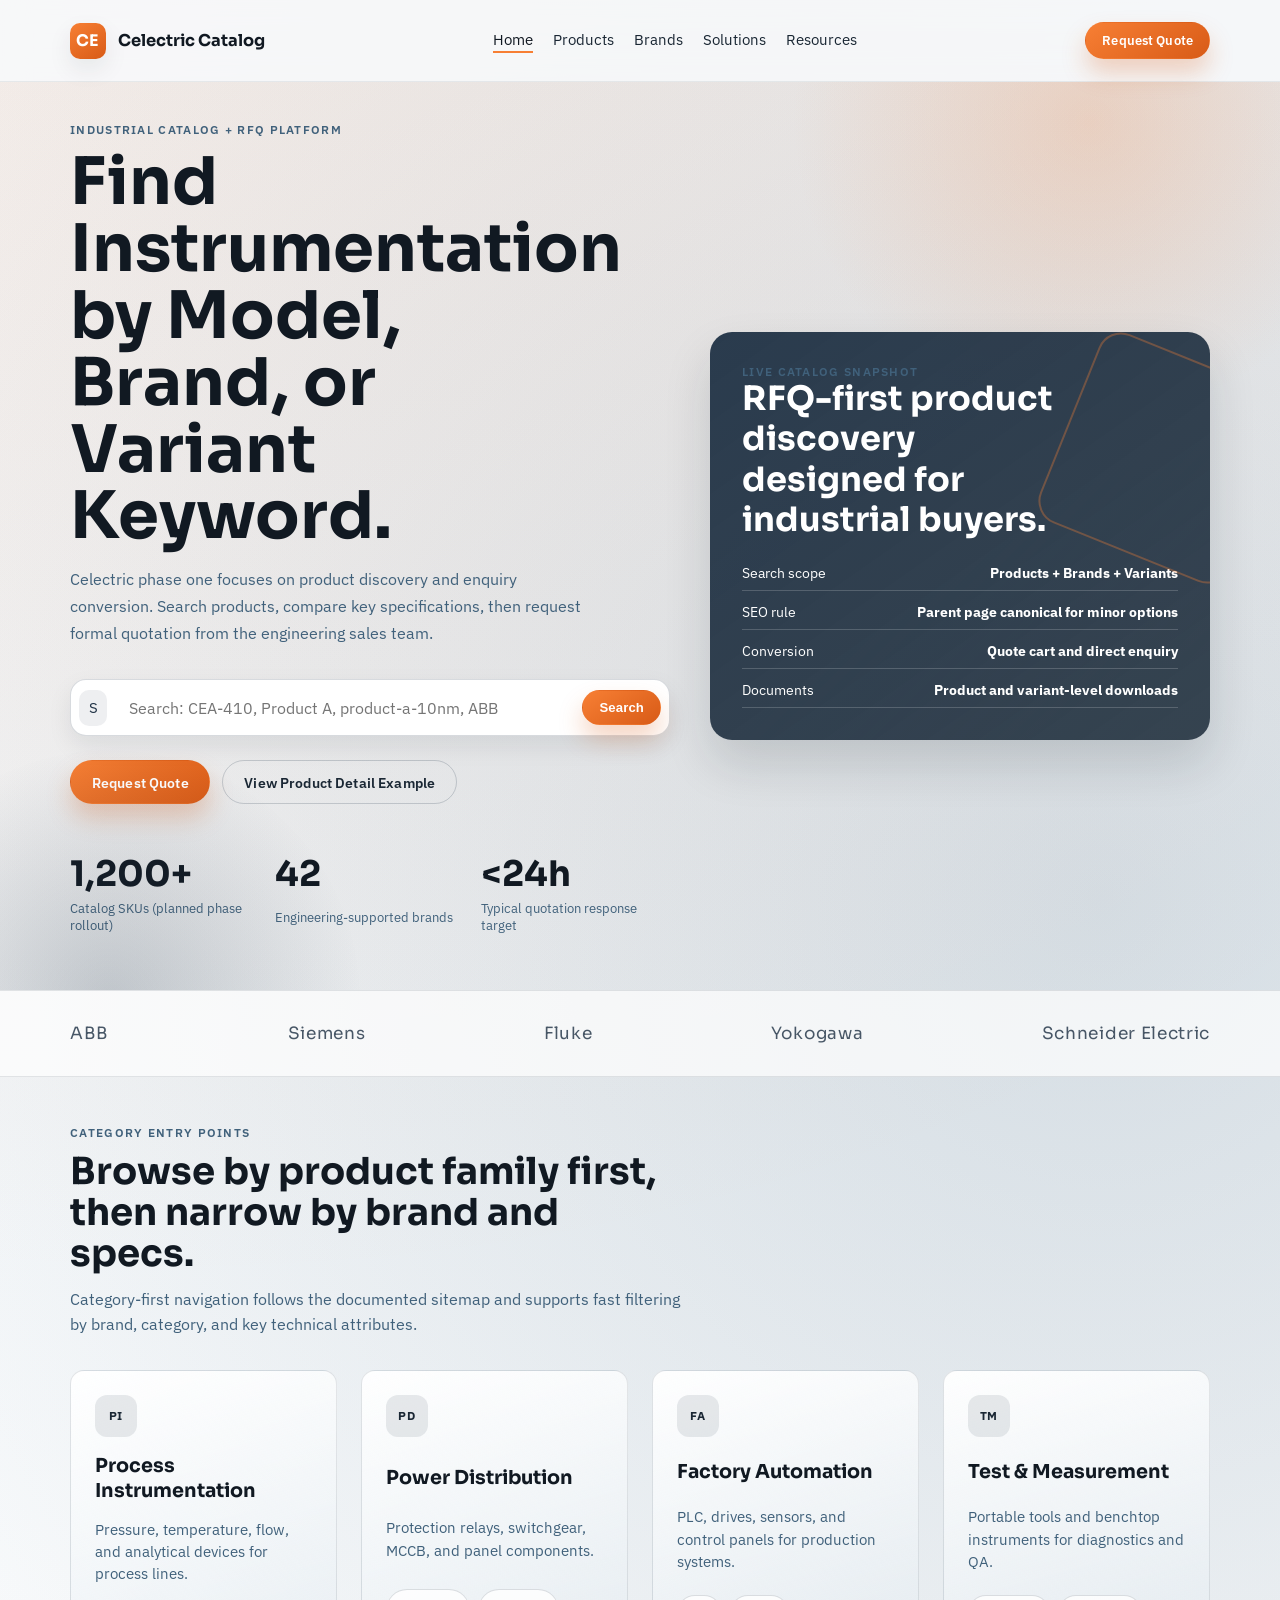
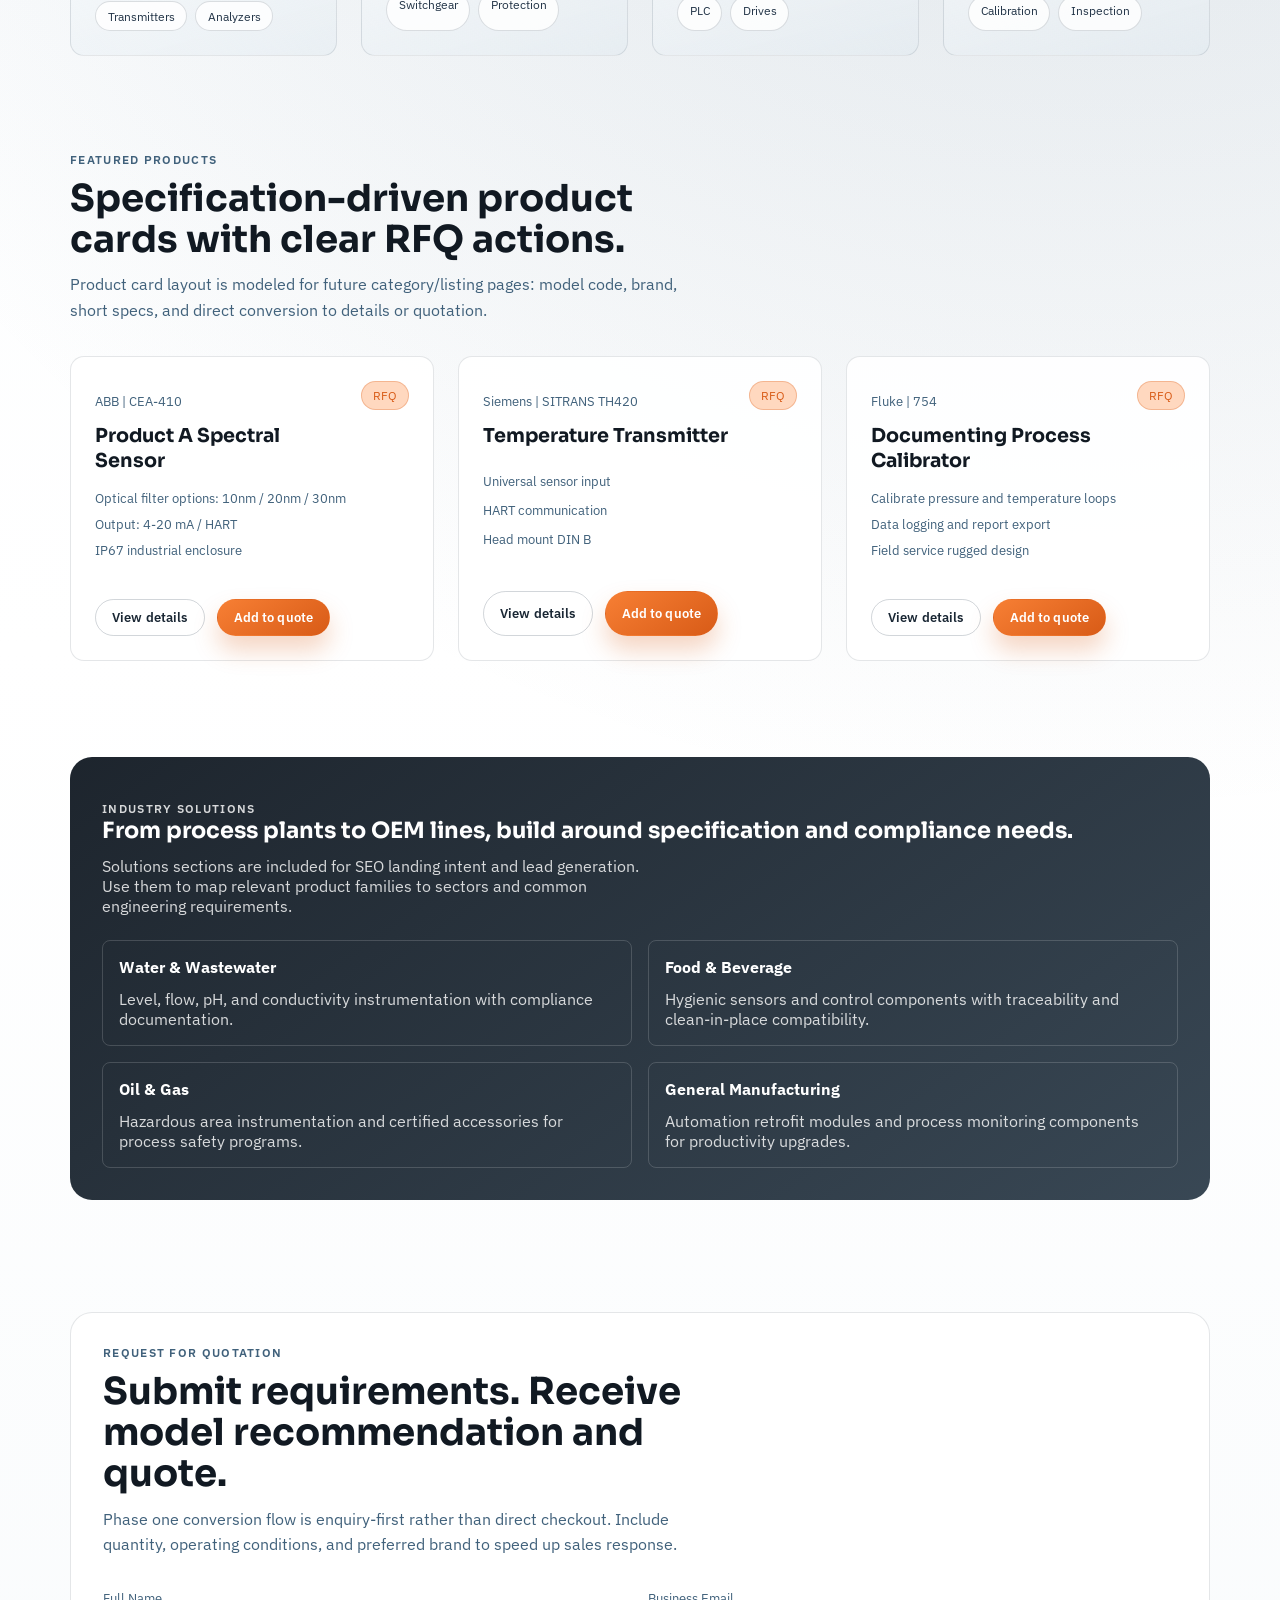
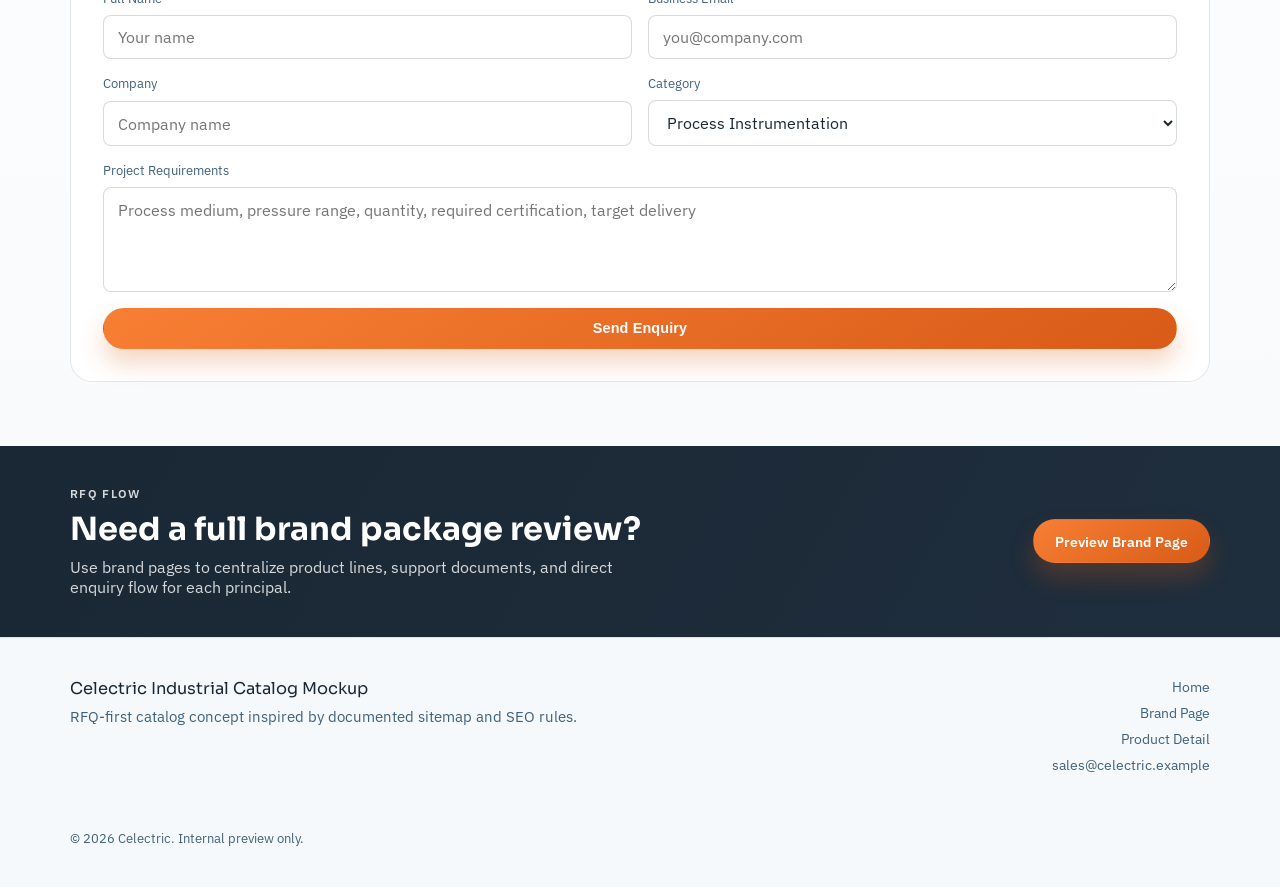
==== mockup/index.html @ 9de876a5 "feat: add celectric static mockup" ====
<!DOCTYPE html>
<html lang="en">
  <head>
    <meta charset="UTF-8" />
    <meta name="viewport" content="width=device-width, initial-scale=1.0" />
    <title>Celectric Industrial Catalog Mockup</title>
    <meta
      name="description"
      content="Static homepage mockup for Celectric industrial catalog and RFQ flow."
    />
    <link rel="preconnect" href="https://fonts.googleapis.com" />
    <link rel="preconnect" href="https://fonts.gstatic.com" crossorigin />
    <link
      href="https://fonts.googleapis.com/css2?family=IBM+Plex+Sans:wght@400;500;600;700&family=Sora:wght@500;600;700&display=swap"
      rel="stylesheet"
    />
    <link rel="stylesheet" href="assets/css/design-system.css" />
    <link rel="stylesheet" href="assets/css/site.css" />
  </head>
  <body data-page="home">
    <!-- Laravel partial candidate: components/layout/site-header.blade.php -->
    <div data-component="site-header"></div>

    <main>
      <section class="c-page-hero">
        <div class="o-container c-home-hero">
          <div data-reveal>
            <p class="c-overline">Industrial Catalog + RFQ Platform</p>
            <h1 class="c-home-hero__title">Find Instrumentation by Model, Brand, or Variant Keyword.</h1>
            <p class="c-home-hero__copy">
              Celectric phase one focuses on product discovery and enquiry conversion. Search products, compare key
              specifications, then request formal quotation from the engineering sales team.
            </p>

            <!-- Laravel partial candidate: components/search/global-autocomplete.blade.php -->
            <div class="c-search" data-autocomplete>
              <label class="sr-only" for="site-search">Search catalog</label>
              <div class="c-search__input-wrap">
                <span class="c-search__icon" aria-hidden="true">S</span>
                <input
                  id="site-search"
                  class="c-input"
                  type="text"
                  autocomplete="off"
                  placeholder="Search: CEA-410, Product A, product-a-10nm, ABB"
                  aria-label="Search products, brands, categories"
                />
                <button class="c-btn c-btn--sm c-btn--solid" type="button">Search</button>
              </div>
              <div class="c-search__drop" role="listbox" aria-label="Search suggestions">
                <ul class="c-search__suggestions" data-suggestion-list></ul>
                <p class="c-search__empty" data-empty-state hidden>
                  No direct match. Try model, brand, category, or variant phrase like "product-a-10nm".
                </p>
              </div>
            </div>

            <div class="c-home-hero__actions">
              <a class="c-btn c-btn--solid" href="#rfq">Request Quote</a>
              <a class="c-btn c-btn--ghost" href="product-cea-410.html">View Product Detail Example</a>
            </div>

            <div class="c-kpi-grid" data-reveal>
              <p class="c-kpi"><strong>1,200+</strong><span>Catalog SKUs (planned phase rollout)</span></p>
              <p class="c-kpi"><strong>42</strong><span>Engineering-supported brands</span></p>
              <p class="c-kpi"><strong>&lt;24h</strong><span>Typical quotation response target</span></p>
            </div>
          </div>

          <aside class="c-hero-visual" data-reveal>
            <p class="c-overline">Live Catalog Snapshot</p>
            <h2 class="c-hero-visual__title">RFQ-first product discovery designed for industrial buyers.</h2>
            <ul class="c-hero-visual__list">
              <li><span>Search scope</span><strong>Products + Brands + Variants</strong></li>
              <li><span>SEO rule</span><strong>Parent page canonical for minor options</strong></li>
              <li><span>Conversion</span><strong>Quote cart and direct enquiry</strong></li>
              <li><span>Documents</span><strong>Product and variant-level downloads</strong></li>
            </ul>
          </aside>
        </div>
      </section>

      <section class="c-strip" aria-label="Featured brands" data-reveal>
        <div class="o-container c-strip__brands">
          <span class="c-strip__brand">ABB</span>
          <span class="c-strip__brand">Siemens</span>
          <span class="c-strip__brand">Fluke</span>
          <span class="c-strip__brand">Yokogawa</span>
          <span class="c-strip__brand">Schneider Electric</span>
        </div>
      </section>

      <section class="c-section c-section--tight" id="categories">
        <div class="o-container">
          <header class="c-section__head" data-reveal>
            <p class="c-overline">Category Entry Points</p>
            <h2 class="c-section__title">Browse by product family first, then narrow by brand and specs.</h2>
            <p class="c-section__copy">
              Category-first navigation follows the documented sitemap and supports fast filtering by brand, category,
              and key technical attributes.
            </p>
          </header>
          <div class="c-grid c-grid--4">
            <article class="c-card c-card--soft c-category-card" data-reveal>
              <span class="c-category-card__icon" aria-hidden="true">PI</span>
              <h3 class="c-card__title">Process Instrumentation</h3>
              <p class="c-card__subtitle">Pressure, temperature, flow, and analytical devices for process lines.</p>
              <div class="c-chip-row">
                <span class="c-chip">Transmitters</span>
                <span class="c-chip">Analyzers</span>
              </div>
            </article>
            <article class="c-card c-card--soft c-category-card" data-reveal>
              <span class="c-category-card__icon" aria-hidden="true">PD</span>
              <h3 class="c-card__title">Power Distribution</h3>
              <p class="c-card__subtitle">Protection relays, switchgear, MCCB, and panel components.</p>
              <div class="c-chip-row">
                <span class="c-chip">Switchgear</span>
                <span class="c-chip">Protection</span>
              </div>
            </article>
            <article class="c-card c-card--soft c-category-card" data-reveal>
              <span class="c-category-card__icon" aria-hidden="true">FA</span>
              <h3 class="c-card__title">Factory Automation</h3>
              <p class="c-card__subtitle">PLC, drives, sensors, and control panels for production systems.</p>
              <div class="c-chip-row">
                <span class="c-chip">PLC</span>
                <span class="c-chip">Drives</span>
              </div>
            </article>
            <article class="c-card c-card--soft c-category-card" data-reveal>
              <span class="c-category-card__icon" aria-hidden="true">TM</span>
              <h3 class="c-card__title">Test &amp; Measurement</h3>
              <p class="c-card__subtitle">Portable tools and benchtop instruments for diagnostics and QA.</p>
              <div class="c-chip-row">
                <span class="c-chip">Calibration</span>
                <span class="c-chip">Inspection</span>
              </div>
            </article>
          </div>
        </div>
      </section>

      <section class="c-section c-section--tight">
        <div class="o-container">
          <header class="c-section__head" data-reveal>
            <p class="c-overline">Featured Products</p>
            <h2 class="c-section__title">Specification-driven product cards with clear RFQ actions.</h2>
            <p class="c-section__copy">
              Product card layout is modeled for future category/listing pages: model code, brand, short specs, and
              direct conversion to details or quotation.
            </p>
          </header>
          <div class="c-grid c-grid--3">
            <article class="c-card c-product-card" data-reveal>
              <div class="c-product-card__header">
                <div>
                  <p class="c-product-card__code">ABB | CEA-410</p>
                  <h3 class="c-card__title">Product A Spectral Sensor</h3>
                </div>
                <span class="c-pill-note">RFQ</span>
              </div>
              <ul class="c-product-card__specs">
                <li>Optical filter options: 10nm / 20nm / 30nm</li>
                <li>Output: 4-20 mA / HART</li>
                <li>IP67 industrial enclosure</li>
              </ul>
              <div class="c-home-hero__actions">
                <a class="c-btn c-btn--ghost c-btn--sm" href="product-cea-410.html">View details</a>
                <a class="c-btn c-btn--solid c-btn--sm" href="#rfq">Add to quote</a>
              </div>
            </article>
            <article class="c-card c-product-card" data-reveal>
              <div class="c-product-card__header">
                <div>
                  <p class="c-product-card__code">Siemens | SITRANS TH420</p>
                  <h3 class="c-card__title">Temperature Transmitter</h3>
                </div>
                <span class="c-pill-note">RFQ</span>
              </div>
              <ul class="c-product-card__specs">
                <li>Universal sensor input</li>
                <li>HART communication</li>
                <li>Head mount DIN B</li>
              </ul>
              <div class="c-home-hero__actions">
                <a class="c-btn c-btn--ghost c-btn--sm" href="product-cea-410.html">View details</a>
                <a class="c-btn c-btn--solid c-btn--sm" href="#rfq">Add to quote</a>
              </div>
            </article>
            <article class="c-card c-product-card" data-reveal>
              <div class="c-product-card__header">
                <div>
                  <p class="c-product-card__code">Fluke | 754</p>
                  <h3 class="c-card__title">Documenting Process Calibrator</h3>
                </div>
                <span class="c-pill-note">RFQ</span>
              </div>
              <ul class="c-product-card__specs">
                <li>Calibrate pressure and temperature loops</li>
                <li>Data logging and report export</li>
                <li>Field service rugged design</li>
              </ul>
              <div class="c-home-hero__actions">
                <a class="c-btn c-btn--ghost c-btn--sm" href="product-cea-410.html">View details</a>
                <a class="c-btn c-btn--solid c-btn--sm" href="#rfq">Add to quote</a>
              </div>
            </article>
          </div>
        </div>
      </section>

      <section class="c-section c-section--tight" id="solutions">
        <div class="o-container">
          <article class="c-solution-panel" data-reveal>
            <p class="c-overline">Industry Solutions</p>
            <h3>From process plants to OEM lines, build around specification and compliance needs.</h3>
            <p>
              Solutions sections are included for SEO landing intent and lead generation. Use them to map relevant
              product families to sectors and common engineering requirements.
            </p>
            <ul class="c-solution-list">
              <li>
                <strong>Water &amp; Wastewater</strong>
                <p>Level, flow, pH, and conductivity instrumentation with compliance documentation.</p>
              </li>
              <li>
                <strong>Food &amp; Beverage</strong>
                <p>Hygienic sensors and control components with traceability and clean-in-place compatibility.</p>
              </li>
              <li>
                <strong>Oil &amp; Gas</strong>
                <p>Hazardous area instrumentation and certified accessories for process safety programs.</p>
              </li>
              <li>
                <strong>General Manufacturing</strong>
                <p>Automation retrofit modules and process monitoring components for productivity upgrades.</p>
              </li>
            </ul>
          </article>
        </div>
      </section>

      <section class="c-section" id="rfq">
        <div class="o-container">
          <article class="c-rfq-panel" data-reveal>
            <header class="c-section__head">
              <p class="c-overline">Request for Quotation</p>
              <h2 class="c-section__title">Submit requirements. Receive model recommendation and quote.</h2>
              <p class="c-section__copy">
                Phase one conversion flow is enquiry-first rather than direct checkout. Include quantity, operating
                conditions, and preferred brand to speed up sales response.
              </p>
            </header>
            <form class="c-form-grid" action="#" method="post">
              <div class="c-form-row">
                <label for="rfq-name">Full Name</label>
                <input class="c-input" id="rfq-name" name="name" type="text" placeholder="Your name" />
              </div>
              <div class="c-form-row">
                <label for="rfq-email">Business Email</label>
                <input class="c-input" id="rfq-email" name="email" type="email" placeholder="you@company.com" />
              </div>
              <div class="c-form-row">
                <label for="rfq-company">Company</label>
                <input class="c-input" id="rfq-company" name="company" type="text" placeholder="Company name" />
              </div>
              <div class="c-form-row">
                <label for="rfq-category">Category</label>
                <select class="c-select" id="rfq-category" name="category">
                  <option>Process Instrumentation</option>
                  <option>Power Distribution</option>
                  <option>Factory Automation</option>
                  <option>Test &amp; Measurement</option>
                </select>
              </div>
              <div class="c-form-row c-form-row--full">
                <label for="rfq-notes">Project Requirements</label>
                <textarea
                  class="c-textarea"
                  id="rfq-notes"
                  name="notes"
                  rows="4"
                  placeholder="Process medium, pressure range, quantity, required certification, target delivery"
                ></textarea>
              </div>
              <div class="c-form-row c-form-row--full">
                <button class="c-btn c-btn--solid" type="submit">Send Enquiry</button>
              </div>
            </form>
          </article>
        </div>
      </section>

      <div
        data-component="cta-strip"
        data-title="Need a full brand package review?"
        data-copy="Use brand pages to centralize product lines, support documents, and direct enquiry flow for each principal."
        data-cta="Preview Brand Page"
        data-href="brand-abb.html"
      ></div>
    </main>

    <!-- Laravel partial candidate: components/layout/site-footer.blade.php -->
    <div data-component="site-footer"></div>

    <script src="assets/data/catalog.js"></script>
    <script src="assets/js/components.js"></script>
    <script src="assets/js/main.js"></script>
  </body>
</html>
---- mockup/assets/css/design-system.css ----
:root {
  --font-display: "Sora", "Avenir Next", "Segoe UI", sans-serif;
  --font-body: "IBM Plex Sans", "Avenir", "Segoe UI", sans-serif;

  --color-ink-950: #111922;
  --color-ink-900: #1a2734;
  --color-ink-800: #223447;
  --color-steel-600: #40617b;
  --color-steel-400: #6e8ea8;
  --color-mist-100: #dfe9f0;
  --color-mist-050: #eef3f7;
  --color-paper: #f8fbfd;
  --color-white: #ffffff;
  --color-accent: #f77f34;
  --color-accent-strong: #d85b17;
  --color-accent-soft: #ffd8bf;
  --color-success: #2f9e65;

  --radius-sm: 8px;
  --radius-md: 14px;
  --radius-lg: 22px;
  --radius-pill: 999px;

  --shadow-sm: 0 10px 24px rgba(17, 25, 34, 0.08);
  --shadow-md: 0 24px 48px rgba(17, 25, 34, 0.14);

  --space-1: 0.25rem;
  --space-2: 0.5rem;
  --space-3: 0.75rem;
  --space-4: 1rem;
  --space-5: 1.25rem;
  --space-6: 1.5rem;
  --space-8: 2rem;
  --space-10: 2.5rem;
  --space-12: 3rem;
  --space-16: 4rem;

  --container: min(1140px, 92vw);
  --header-height: 82px;

  --anim-smooth: 300ms cubic-bezier(0.22, 1, 0.36, 1);
}

* {
  box-sizing: border-box;
}

html {
  scroll-behavior: smooth;
}

body {
  margin: 0;
  font-family: var(--font-body);
  color: var(--color-ink-900);
  background:
    radial-gradient(circle at 15% -20%, rgba(247, 127, 52, 0.16), transparent 42%),
    radial-gradient(circle at 86% 22%, rgba(64, 97, 123, 0.2), transparent 45%),
    linear-gradient(180deg, #f5f9fc 0%, #ffffff 55%, #f6f9fb 100%);
  min-height: 100vh;
}

a {
  color: inherit;
  text-decoration: none;
}

img {
  display: block;
  max-width: 100%;
}

.sr-only {
  position: absolute;
  width: 1px;
  height: 1px;
  padding: 0;
  margin: -1px;
  overflow: hidden;
  clip: rect(0, 0, 0, 0);
  white-space: nowrap;
  border: 0;
}

.o-container {
  width: var(--container);
  margin-inline: auto;
}

.c-overline {
  text-transform: uppercase;
  letter-spacing: 0.11em;
  font-size: 0.74rem;
  font-weight: 600;
  color: var(--color-steel-600);
  margin: 0;
}

.c-site-header {
  position: sticky;
  top: 0;
  z-index: 40;
  height: var(--header-height);
  backdrop-filter: blur(14px);
  background: rgba(248, 251, 253, 0.82);
  border-bottom: 1px solid rgba(34, 52, 71, 0.08);
}

.c-site-header__inner {
  height: 100%;
  display: flex;
  align-items: center;
  justify-content: space-between;
  gap: var(--space-6);
}

.c-brand {
  display: inline-flex;
  align-items: center;
  gap: var(--space-3);
  font-family: var(--font-display);
  font-weight: 700;
}

.c-brand__mark {
  display: inline-flex;
  width: 36px;
  height: 36px;
  border-radius: 10px;
  background: linear-gradient(145deg, var(--color-accent), var(--color-accent-strong));
  color: #fff;
  align-items: center;
  justify-content: center;
  letter-spacing: 0.04em;
  box-shadow: var(--shadow-sm);
}

.c-brand__text {
  font-size: 1.02rem;
  color: var(--color-ink-950);
}

.c-main-nav {
  display: inline-flex;
  align-items: center;
  gap: var(--space-5);
}

.c-main-nav a {
  font-size: 0.95rem;
  color: var(--color-ink-900);
  position: relative;
  padding-bottom: 4px;
}

.c-main-nav a::after {
  content: "";
  position: absolute;
  left: 0;
  right: 0;
  bottom: 0;
  height: 2px;
  background: var(--color-accent);
  transform-origin: 0 50%;
  transform: scaleX(0);
  transition: transform var(--anim-smooth);
}

.c-main-nav a:hover::after,
.c-main-nav a.is-active::after {
  transform: scaleX(1);
}

.c-main-nav a.is-active {
  color: var(--color-ink-950);
}

.c-btn {
  display: inline-flex;
  align-items: center;
  justify-content: center;
  border-radius: var(--radius-pill);
  padding: 0.72rem 1.3rem;
  border: 1px solid transparent;
  font-weight: 600;
  font-size: 0.9rem;
  letter-spacing: 0.01em;
  cursor: pointer;
  transition: transform var(--anim-smooth), box-shadow var(--anim-smooth), background-color var(--anim-smooth), color var(--anim-smooth), border-color var(--anim-smooth);
}

.c-btn:hover {
  transform: translateY(-2px);
}

.c-btn--sm {
  padding: 0.56rem 1rem;
  font-size: 0.82rem;
}

.c-btn--solid {
  background: linear-gradient(145deg, var(--color-accent), var(--color-accent-strong));
  color: #fff;
  box-shadow: 0 14px 24px rgba(216, 91, 23, 0.26);
}

.c-btn--solid:hover {
  box-shadow: 0 18px 28px rgba(216, 91, 23, 0.32);
}

.c-btn--ghost {
  background: transparent;
  color: var(--color-ink-900);
  border-color: rgba(34, 52, 71, 0.2);
}

.c-btn--ghost:hover {
  border-color: rgba(34, 52, 71, 0.35);
}

.c-chip-row {
  display: flex;
  flex-wrap: wrap;
  gap: var(--space-2);
}

.c-chip {
  border: 1px solid rgba(34, 52, 71, 0.16);
  color: var(--color-ink-800);
  background: rgba(255, 255, 255, 0.82);
  border-radius: var(--radius-pill);
  font-size: 0.78rem;
  padding: 0.36rem 0.72rem;
}

.c-chip[data-variant] {
  cursor: pointer;
  transition: background-color var(--anim-smooth), color var(--anim-smooth), border-color var(--anim-smooth);
}

.c-chip[data-variant]:hover,
.c-chip[data-variant].is-active {
  background: var(--color-ink-900);
  color: var(--color-white);
  border-color: var(--color-ink-900);
}

.c-section {
  padding-block: var(--space-16);
}

.c-section--tight {
  padding-block: var(--space-12);
}

.c-section__head {
  display: grid;
  gap: var(--space-3);
  margin-bottom: var(--space-8);
  max-width: 62ch;
}

.c-section__title {
  margin: 0;
  font-family: var(--font-display);
  font-size: clamp(1.7rem, 2.9vw, 2.45rem);
  line-height: 1.1;
  color: var(--color-ink-950);
}

.c-section__copy {
  margin: 0;
  color: var(--color-steel-600);
  line-height: 1.6;
  font-size: 1rem;
}

.c-grid {
  display: grid;
  gap: var(--space-6);
}

.c-grid--2 {
  grid-template-columns: repeat(2, minmax(0, 1fr));
}

.c-grid--3 {
  grid-template-columns: repeat(3, minmax(0, 1fr));
}

.c-grid--4 {
  grid-template-columns: repeat(4, minmax(0, 1fr));
}

.c-card {
  position: relative;
  border-radius: var(--radius-md);
  border: 1px solid rgba(34, 52, 71, 0.12);
  background: rgba(255, 255, 255, 0.9);
  padding: var(--space-6);
}

.c-card--soft {
  background: linear-gradient(165deg, rgba(255, 255, 255, 0.95), rgba(223, 233, 240, 0.42));
}

.c-card__title {
  margin: 0;
  font-family: var(--font-display);
  font-size: 1.2rem;
  color: var(--color-ink-950);
}

.c-card__subtitle {
  margin: 0;
  color: var(--color-steel-600);
  font-size: 0.92rem;
  line-height: 1.5;
}

.c-card__meta {
  display: flex;
  gap: var(--space-3);
  flex-wrap: wrap;
  margin-top: var(--space-3);
  color: var(--color-steel-600);
  font-size: 0.82rem;
}

.c-list-clean {
  margin: 0;
  padding: 0;
  list-style: none;
}

.c-data-list {
  display: grid;
  gap: var(--space-4);
  margin: 0;
}

.c-data-list > div {
  display: flex;
  justify-content: space-between;
  gap: var(--space-6);
  border-bottom: 1px solid rgba(34, 52, 71, 0.1);
  padding-bottom: var(--space-2);
}

.c-data-list dt {
  font-size: 0.85rem;
  color: var(--color-steel-600);
}

.c-data-list dd {
  margin: 0;
  font-size: 0.9rem;
  text-align: right;
  color: var(--color-ink-900);
}

.c-kpi {
  display: grid;
  gap: var(--space-1);
}

.c-kpi strong {
  font-family: var(--font-display);
  font-size: clamp(1.7rem, 3vw, 2.2rem);
  color: var(--color-ink-950);
}

.c-kpi span {
  font-size: 0.8rem;
  color: var(--color-steel-600);
}

.c-docs {
  display: grid;
  gap: var(--space-8);
}

.c-docs__group h3 {
  margin: 0 0 var(--space-3);
  font-size: 1.02rem;
  font-family: var(--font-display);
}

.c-docs__items {
  margin: 0;
  padding: 0;
  list-style: none;
  display: grid;
  gap: var(--space-3);
}

.c-docs__item {
  border: 1px solid rgba(34, 52, 71, 0.1);
  border-radius: var(--radius-sm);
  padding: var(--space-4);
  display: flex;
  justify-content: space-between;
  gap: var(--space-4);
  align-items: center;
  background: rgba(255, 255, 255, 0.9);
}

.c-docs__title {
  margin: 0;
  font-size: 0.9rem;
  font-weight: 600;
}

.c-docs__meta {
  margin: 4px 0 0;
  font-size: 0.78rem;
  color: var(--color-steel-600);
}

.c-docs__item a {
  font-size: 0.82rem;
  color: var(--color-accent-strong);
  font-weight: 600;
}

.c-pill-note {
  display: inline-flex;
  border-radius: var(--radius-pill);
  border: 1px solid rgba(216, 91, 23, 0.28);
  color: var(--color-accent-strong);
  font-size: 0.76rem;
  padding: 0.38rem 0.68rem;
  background: var(--color-accent-soft);
}

.c-cta-strip {
  padding-block: var(--space-10);
  background: linear-gradient(120deg, var(--color-ink-900), #1f2e3d);
  color: #fff;
}

.c-cta-strip__inner {
  display: flex;
  justify-content: space-between;
  gap: var(--space-8);
  align-items: center;
}

.c-cta-strip h2 {
  margin: var(--space-2) 0;
  font-family: var(--font-display);
  font-size: clamp(1.4rem, 2.8vw, 2rem);
}

.c-cta-strip p {
  margin: 0;
  max-width: 58ch;
  color: rgba(255, 255, 255, 0.82);
}

.c-site-footer {
  padding-block: var(--space-10);
  border-top: 1px solid rgba(34, 52, 71, 0.12);
  background: rgba(245, 249, 252, 0.68);
}

.c-site-footer__inner {
  display: grid;
  grid-template-columns: 2fr 1fr;
  gap: var(--space-8);
}

.c-site-footer__title {
  margin: 0;
  font-family: var(--font-display);
  font-size: 1.02rem;
}

.c-site-footer__meta {
  margin: var(--space-2) 0 0;
  color: var(--color-steel-600);
  font-size: 0.92rem;
}

.c-site-footer__links {
  display: grid;
  gap: var(--space-2);
  justify-items: end;
}

.c-site-footer__links a {
  color: var(--color-steel-600);
  font-size: 0.88rem;
}

.c-site-footer__copy {
  margin: var(--space-6) 0 0;
  grid-column: 1 / -1;
  color: var(--color-steel-600);
  font-size: 0.8rem;
}

.c-input,
.c-select,
.c-textarea {
  width: 100%;
  border-radius: var(--radius-sm);
  border: 1px solid rgba(34, 52, 71, 0.18);
  background: #fff;
  color: var(--color-ink-900);
  padding: 0.7rem 0.85rem;
  font: inherit;
}

.c-input:focus,
.c-select:focus,
.c-textarea:focus {
  outline: none;
  border-color: rgba(216, 91, 23, 0.6);
  box-shadow: 0 0 0 3px rgba(247, 127, 52, 0.2);
}

.c-form-grid {
  display: grid;
  grid-template-columns: repeat(2, minmax(0, 1fr));
  gap: var(--space-4);
}

.c-form-row {
  display: grid;
  gap: var(--space-2);
}

.c-form-row label {
  font-size: 0.8rem;
  color: var(--color-steel-600);
}

.c-form-row--full {
  grid-column: 1 / -1;
}

[data-reveal] {
  opacity: 0;
  transform: translateY(16px);
  transition: opacity 520ms ease, transform 520ms ease;
}

[data-reveal].is-visible {
  opacity: 1;
  transform: translateY(0);
}

@media (max-width: 980px) {
  .c-main-nav {
    display: none;
  }

  .c-grid--3,
  .c-grid--4,
  .c-form-grid,
  .c-site-footer__inner,
  .c-grid--2 {
    grid-template-columns: 1fr;
  }

  .c-site-footer__links {
    justify-items: start;
  }

  .c-cta-strip__inner {
    flex-direction: column;
    align-items: flex-start;
  }
}
---- mockup/assets/css/site.css ----
.c-page-hero {
  min-height: calc(100svh - var(--header-height));
  display: grid;
  align-items: center;
  padding-block: var(--space-10);
  position: relative;
  overflow: clip;
}

.c-page-hero::before,
.c-page-hero::after {
  content: "";
  position: absolute;
  border-radius: 50%;
  pointer-events: none;
}

.c-page-hero::before {
  width: 620px;
  height: 620px;
  background: radial-gradient(circle, rgba(247, 127, 52, 0.2), transparent 68%);
  top: -270px;
  right: -120px;
}

.c-page-hero::after {
  width: 500px;
  height: 500px;
  background: radial-gradient(circle, rgba(34, 52, 71, 0.22), transparent 72%);
  bottom: -260px;
  left: -140px;
}

.c-home-hero {
  display: grid;
  grid-template-columns: 1.2fr 1fr;
  gap: var(--space-10);
  align-items: center;
}

.c-home-hero__title {
  margin: var(--space-3) 0 var(--space-4);
  font-family: var(--font-display);
  font-size: clamp(2rem, 5.6vw, 4.1rem);
  line-height: 1.02;
  color: var(--color-ink-950);
  max-width: 11ch;
}

.c-home-hero__copy {
  margin: 0;
  max-width: 52ch;
  color: var(--color-steel-600);
  font-size: 1.02rem;
  line-height: 1.65;
}

.c-home-hero__actions {
  margin-top: var(--space-6);
  display: flex;
  flex-wrap: wrap;
  gap: var(--space-3);
}

.c-search {
  position: relative;
  margin-top: var(--space-8);
}

.c-search__input-wrap {
  display: flex;
  align-items: center;
  gap: var(--space-2);
  border-radius: 16px;
  background: #fff;
  border: 1px solid rgba(34, 52, 71, 0.18);
  padding: var(--space-2);
  box-shadow: var(--shadow-sm);
}

.c-search__icon {
  display: inline-flex;
  width: 36px;
  height: 36px;
  border-radius: 10px;
  align-items: center;
  justify-content: center;
  font-size: 0.92rem;
  background: rgba(34, 52, 71, 0.08);
  color: var(--color-ink-800);
}

.c-search .c-input {
  border: 0;
  box-shadow: none;
  padding-block: 0.6rem;
}

.c-search .c-input:focus {
  box-shadow: none;
}

.c-search__drop {
  display: none;
  position: absolute;
  top: calc(100% + 10px);
  left: 0;
  width: 100%;
  border: 1px solid rgba(34, 52, 71, 0.12);
  border-radius: 14px;
  background: #fff;
  box-shadow: var(--shadow-md);
  overflow: hidden;
  z-index: 12;
}

.c-search.is-open .c-search__drop {
  display: block;
}

.c-search__suggestions {
  margin: 0;
  padding: 0;
  list-style: none;
  max-height: 320px;
  overflow-y: auto;
}

.c-search-suggestion {
  border-bottom: 1px solid rgba(34, 52, 71, 0.08);
}

.c-search-suggestion:last-child {
  border-bottom: 0;
}

.c-search-suggestion button {
  width: 100%;
  display: grid;
  text-align: left;
  gap: 6px;
  border: 0;
  padding: 0.82rem 0.9rem;
  background: #fff;
  cursor: pointer;
}

.c-search-suggestion button:hover,
.c-search-suggestion button.is-active {
  background: rgba(247, 127, 52, 0.08);
}

.c-search-suggestion__main {
  font-weight: 600;
  font-size: 0.92rem;
  color: var(--color-ink-900);
}

.c-search-suggestion__meta {
  color: var(--color-steel-600);
  font-size: 0.78rem;
}

.c-search__empty {
  padding: 0.9rem;
  color: var(--color-steel-600);
  font-size: 0.84rem;
}

.c-hero-visual {
  border-radius: var(--radius-lg);
  padding: var(--space-8);
  background:
    linear-gradient(145deg, rgba(34, 52, 71, 0.96), rgba(30, 45, 59, 0.88)),
    repeating-linear-gradient(
      -45deg,
      rgba(255, 255, 255, 0.08) 0,
      rgba(255, 255, 255, 0.08) 8px,
      rgba(255, 255, 255, 0.04) 8px,
      rgba(255, 255, 255, 0.04) 16px
    );
  color: var(--color-white);
  box-shadow: var(--shadow-md);
  position: relative;
  overflow: hidden;
}

.c-hero-visual::after {
  content: "";
  position: absolute;
  width: 200px;
  height: 200px;
  border: 2px solid rgba(247, 127, 52, 0.32);
  border-radius: 24px;
  right: -56px;
  top: 24px;
  transform: rotate(22deg);
}

.c-hero-visual__title {
  margin: 0;
  font-family: var(--font-display);
  font-size: clamp(1.6rem, 2.9vw, 2.1rem);
  line-height: 1.2;
  max-width: 12ch;
}

.c-hero-visual__list {
  margin: var(--space-6) 0 0;
  padding: 0;
  list-style: none;
  display: grid;
  gap: var(--space-3);
}

.c-hero-visual__list li {
  display: flex;
  justify-content: space-between;
  align-items: center;
  gap: var(--space-4);
  font-size: 0.86rem;
  border-bottom: 1px solid rgba(255, 255, 255, 0.18);
  padding-bottom: var(--space-2);
}

.c-kpi-grid {
  display: grid;
  grid-template-columns: repeat(3, minmax(0, 1fr));
  gap: var(--space-4);
  margin-top: var(--space-8);
}

.c-strip {
  padding-block: var(--space-8);
  border-block: 1px solid rgba(34, 52, 71, 0.12);
  background: rgba(255, 255, 255, 0.7);
}

.c-strip__brands {
  display: flex;
  flex-wrap: wrap;
  gap: var(--space-4);
  align-items: center;
  justify-content: space-between;
}

.c-strip__brand {
  font-family: var(--font-display);
  font-size: 1.06rem;
  letter-spacing: 0.04em;
  color: var(--color-ink-800);
  opacity: 0.82;
}

.c-category-card {
  display: grid;
  gap: var(--space-4);
}

.c-category-card__icon {
  width: 42px;
  height: 42px;
  border-radius: 12px;
  display: inline-flex;
  align-items: center;
  justify-content: center;
  background: rgba(34, 52, 71, 0.1);
  color: var(--color-ink-900);
  font-size: 0.72rem;
  font-weight: 700;
  letter-spacing: 0.08em;
}

.c-product-card {
  display: grid;
  gap: var(--space-4);
}

.c-product-card__header {
  display: flex;
  justify-content: space-between;
  gap: var(--space-3);
  align-items: flex-start;
}

.c-product-card__code {
  font-size: 0.8rem;
  color: var(--color-steel-600);
}

.c-product-card__specs {
  margin: 0;
  padding: 0;
  list-style: none;
  display: grid;
  gap: var(--space-2);
  font-size: 0.84rem;
  color: var(--color-steel-600);
}

.c-solution-panel {
  border-radius: var(--radius-lg);
  padding: var(--space-8);
  background: linear-gradient(145deg, rgba(17, 25, 34, 0.95), rgba(40, 56, 70, 0.92));
  color: #fff;
}

.c-solution-panel h3 {
  margin: 0;
  font-family: var(--font-display);
  font-size: 1.4rem;
}

.c-solution-panel p {
  margin: var(--space-3) 0 0;
  max-width: 56ch;
  color: rgba(255, 255, 255, 0.82);
}

.c-solution-list {
  margin: var(--space-6) 0 0;
  padding: 0;
  list-style: none;
  display: grid;
  grid-template-columns: repeat(2, minmax(0, 1fr));
  gap: var(--space-4);
}

.c-solution-list li {
  border: 1px solid rgba(255, 255, 255, 0.16);
  border-radius: var(--radius-sm);
  padding: var(--space-4);
}

.c-rfq-panel {
  border-radius: var(--radius-lg);
  border: 1px solid rgba(34, 52, 71, 0.12);
  background: rgba(255, 255, 255, 0.9);
  padding: var(--space-8);
}

.c-breadcrumb {
  margin: var(--space-8) 0 var(--space-6);
  display: flex;
  align-items: center;
  gap: var(--space-2);
  flex-wrap: wrap;
  color: var(--color-steel-600);
  font-size: 0.8rem;
}

.c-breadcrumb span {
  color: var(--color-steel-400);
}

.c-product-layout {
  display: grid;
  grid-template-columns: 1.1fr 0.9fr;
  gap: var(--space-8);
  align-items: start;
}

.c-product-media {
  border-radius: var(--radius-lg);
  background:
    linear-gradient(165deg, rgba(34, 52, 71, 0.96), rgba(24, 36, 48, 0.92)),
    repeating-linear-gradient(45deg, rgba(255, 255, 255, 0.08) 0, rgba(255, 255, 255, 0.08) 6px, rgba(255, 255, 255, 0.03) 6px, rgba(255, 255, 255, 0.03) 12px);
  color: #fff;
  padding: var(--space-8);
  min-height: 370px;
  position: relative;
}

.c-product-media__mock {
  position: absolute;
  bottom: 20px;
  right: 22px;
  width: min(260px, 48%);
  aspect-ratio: 1 / 1.3;
  border-radius: 20px;
  background: linear-gradient(180deg, rgba(255, 255, 255, 0.18), rgba(255, 255, 255, 0.05));
  border: 1px solid rgba(255, 255, 255, 0.24);
  box-shadow: inset 0 0 0 1px rgba(255, 255, 255, 0.12);
}

.c-product-media p {
  margin: 0;
  max-width: 30ch;
  color: rgba(255, 255, 255, 0.82);
}

.c-product-side {
  display: grid;
  gap: var(--space-6);
}

.c-product-side h1 {
  margin: var(--space-2) 0 0;
  font-family: var(--font-display);
  color: var(--color-ink-950);
  font-size: clamp(1.8rem, 3.6vw, 2.7rem);
  line-height: 1.05;
}

.c-product-side__meta {
  margin: 0;
  color: var(--color-steel-600);
  font-size: 0.95rem;
}

.c-product-side__variant-note {
  margin: 0;
  font-size: 0.9rem;
  color: var(--color-steel-600);
}

.c-brand-hero {
  padding-block: var(--space-12) var(--space-8);
  background:
    linear-gradient(160deg, rgba(34, 52, 71, 0.97), rgba(24, 38, 52, 0.9)),
    radial-gradient(circle at 88% 8%, rgba(247, 127, 52, 0.26), transparent 36%);
  color: #fff;
}

.c-brand-hero__inner {
  display: grid;
  grid-template-columns: 1.1fr 0.9fr;
  gap: var(--space-8);
  align-items: center;
}

.c-brand-hero h1 {
  margin: var(--space-3) 0 var(--space-4);
  font-family: var(--font-display);
  font-size: clamp(2rem, 4.7vw, 3.5rem);
  line-height: 1.03;
  max-width: 12ch;
}

.c-brand-hero p {
  margin: 0;
  max-width: 56ch;
  color: rgba(255, 255, 255, 0.8);
}

.c-brand-kpis {
  display: grid;
  grid-template-columns: repeat(2, minmax(0, 1fr));
  gap: var(--space-4);
}

.c-brand-kpis .c-kpi {
  background: rgba(255, 255, 255, 0.08);
  border: 1px solid rgba(255, 255, 255, 0.16);
  border-radius: var(--radius-md);
  padding: var(--space-4);
}

.c-brand-kpis .c-kpi strong,
.c-brand-kpis .c-kpi span {
  color: #fff;
}

.c-brand-subnav {
  position: sticky;
  top: var(--header-height);
  z-index: 20;
  border-bottom: 1px solid rgba(34, 52, 71, 0.1);
  background: rgba(248, 251, 253, 0.92);
  backdrop-filter: blur(10px);
}

.c-brand-subnav__inner {
  display: flex;
  gap: var(--space-4);
  overflow-x: auto;
  padding-block: var(--space-3);
}

.c-brand-subnav a {
  font-size: 0.82rem;
  white-space: nowrap;
  color: var(--color-steel-600);
}

.c-brand-subnav a:hover {
  color: var(--color-ink-900);
}

@media (max-width: 980px) {
  .c-home-hero,
  .c-product-layout,
  .c-brand-hero__inner,
  .c-solution-list,
  .c-kpi-grid,
  .c-brand-kpis {
    grid-template-columns: 1fr;
  }

  .c-page-hero {
    min-height: auto;
  }

  .c-hero-visual,
  .c-product-media,
  .c-rfq-panel {
    padding: var(--space-6);
  }
}
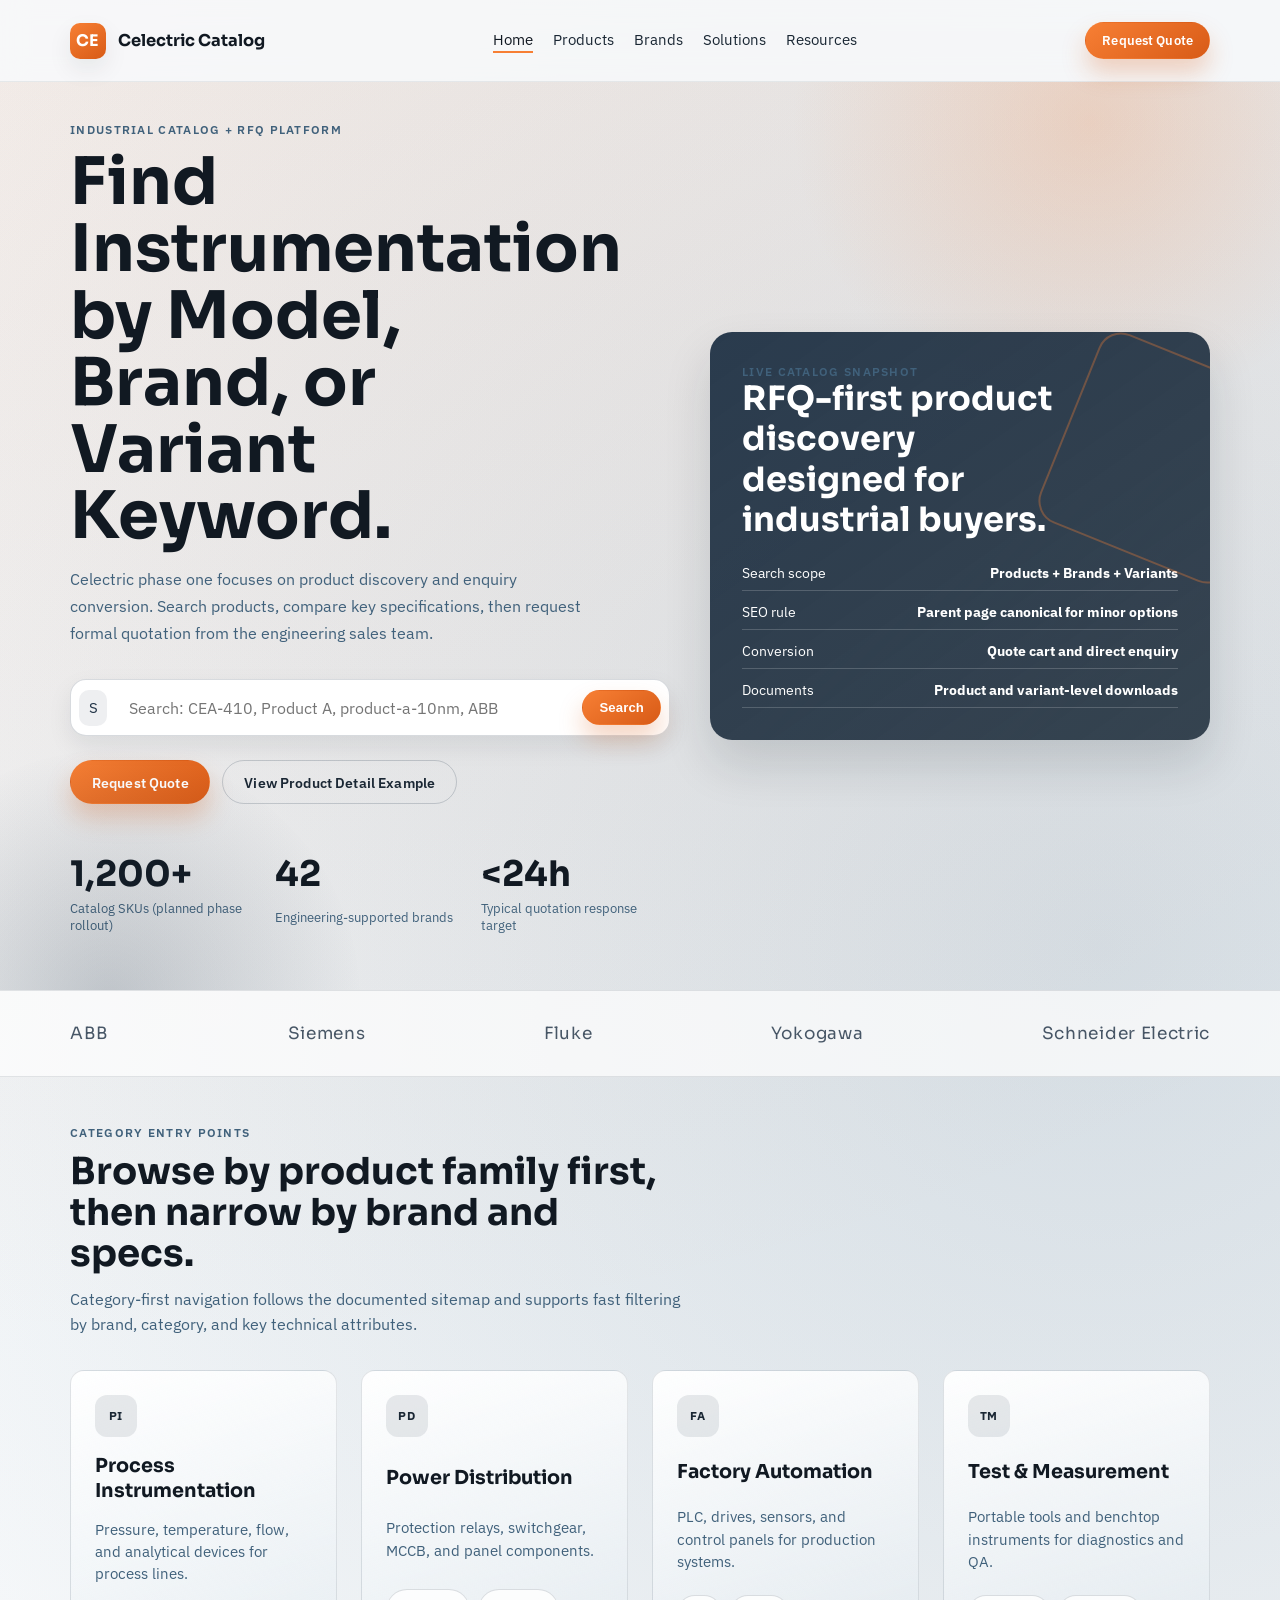
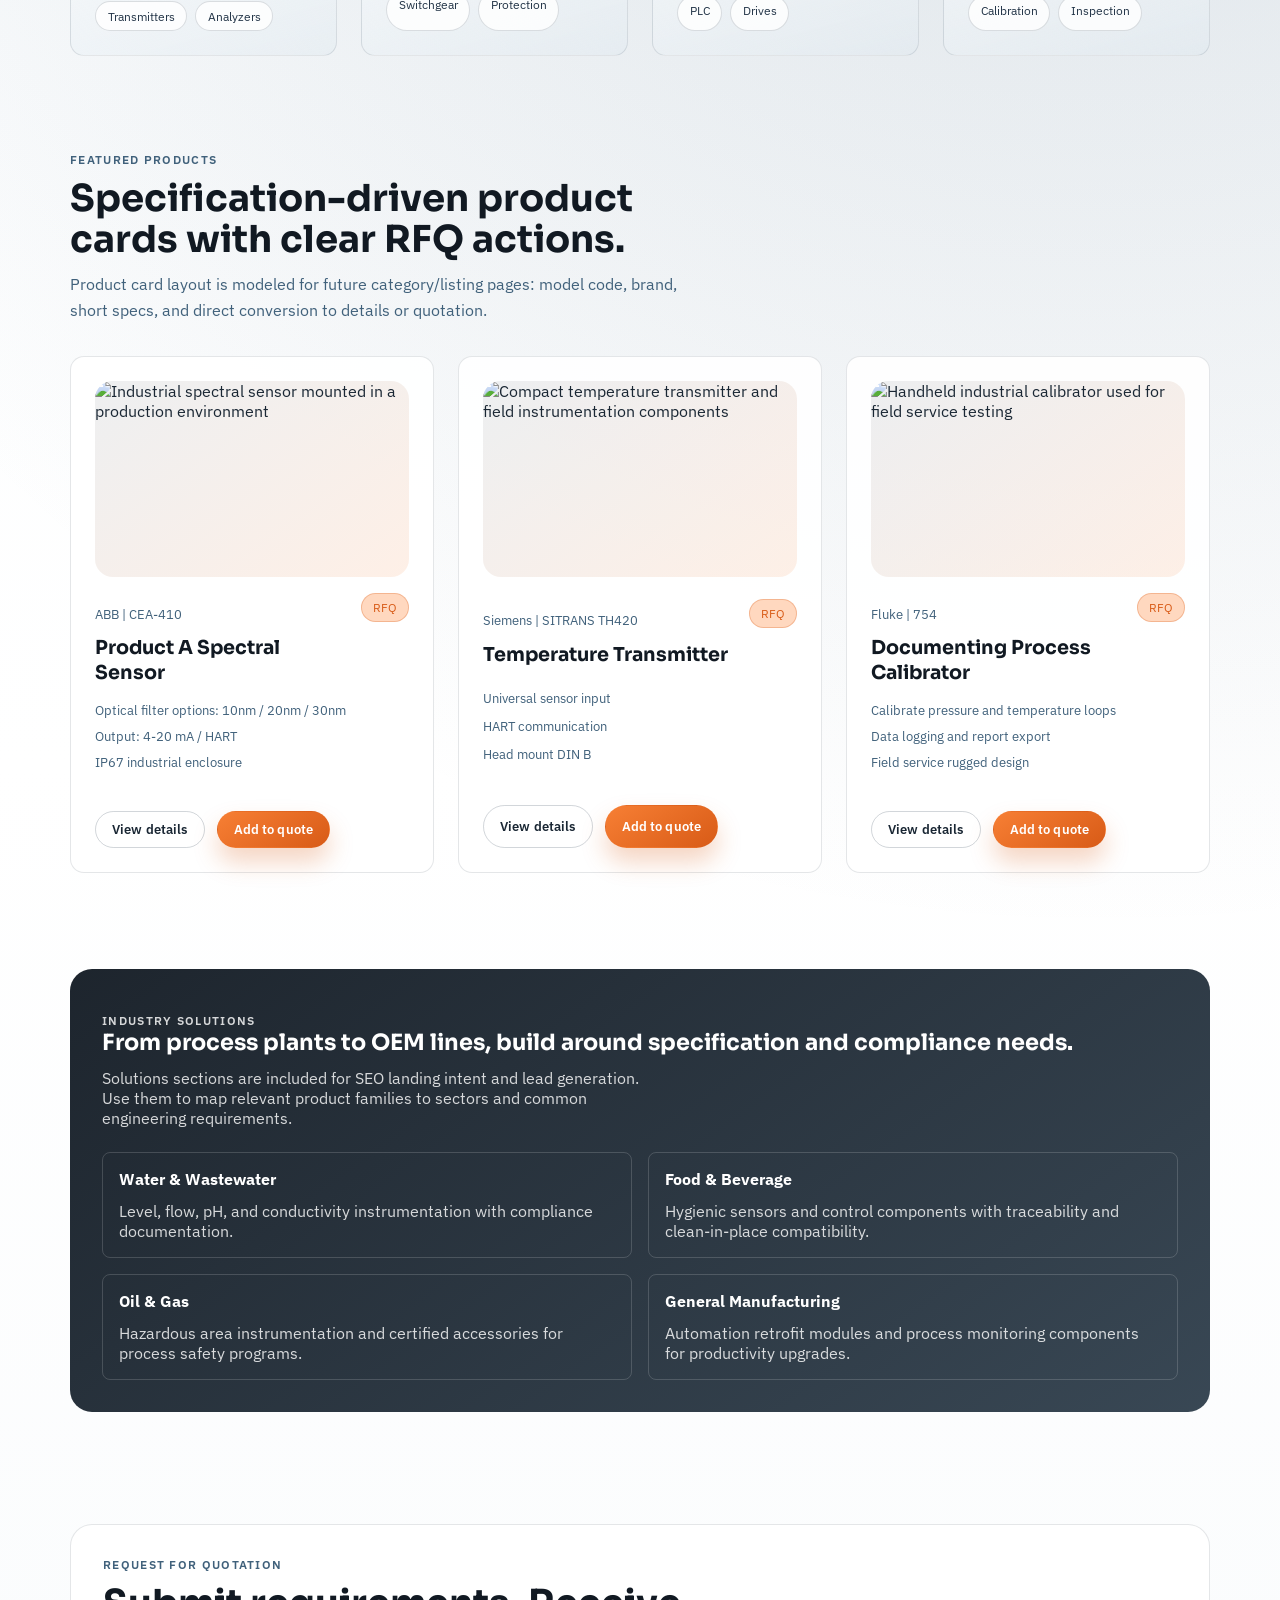
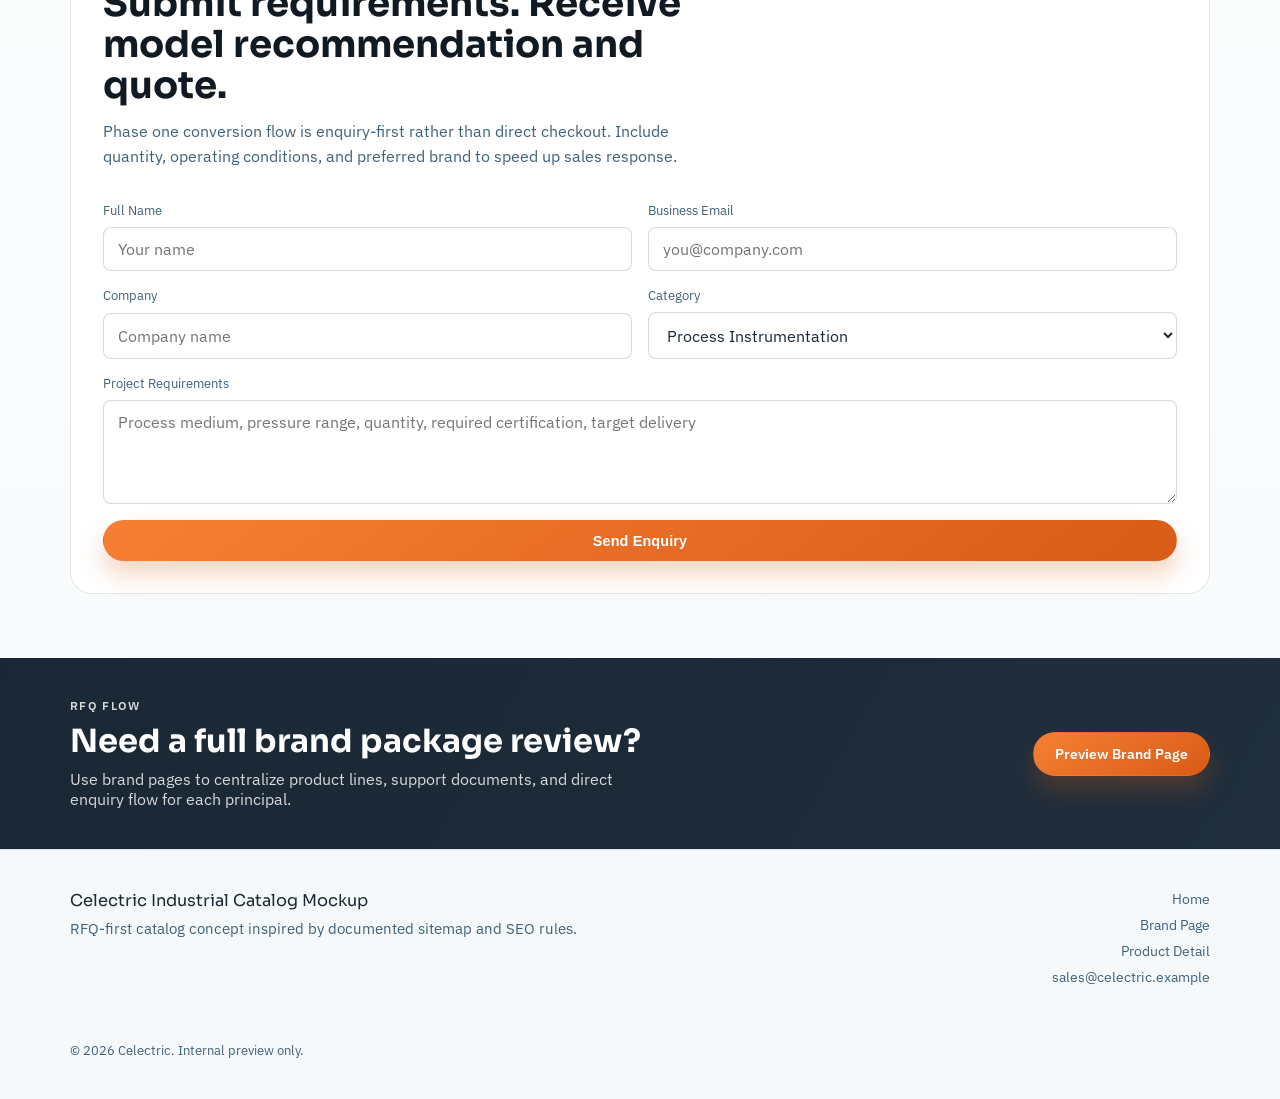
==== commit 6184c32a: "feat: add product imagery to mockup" ====
--- a/mockup/index.html
+++ b/mockup/index.html
@@ -153,6 +153,12 @@
           </header>
           <div class="c-grid c-grid--3">
             <article class="c-card c-product-card" data-reveal>
+              <div class="c-product-card__media">
+                <img
+                  src="https://images.unsplash.com/photo-1581092921461-eab10380b57a?auto=format&fit=crop&w=1200&q=80"
+                  alt="Industrial spectral sensor mounted in a production environment"
+                />
+              </div>
               <div class="c-product-card__header">
                 <div>
                   <p class="c-product-card__code">ABB | CEA-410</p>
@@ -171,6 +177,12 @@
               </div>
             </article>
             <article class="c-card c-product-card" data-reveal>
+              <div class="c-product-card__media">
+                <img
+                  src="https://images.unsplash.com/photo-1518770660439-4636190af475?auto=format&fit=crop&w=1200&q=80"
+                  alt="Compact temperature transmitter and field instrumentation components"
+                />
+              </div>
               <div class="c-product-card__header">
                 <div>
                   <p class="c-product-card__code">Siemens | SITRANS TH420</p>
@@ -189,6 +201,12 @@
               </div>
             </article>
             <article class="c-card c-product-card" data-reveal>
+              <div class="c-product-card__media">
+                <img
+                  src="https://images.unsplash.com/photo-1581092580497-e0d23cbdf1dc?auto=format&fit=crop&w=1200&q=80"
+                  alt="Handheld industrial calibrator used for field service testing"
+                />
+              </div>
               <div class="c-product-card__header">
                 <div>
                   <p class="c-product-card__code">Fluke | 754</p>
--- a/mockup/assets/css/site.css
+++ b/mockup/assets/css/site.css
@@ -276,6 +276,79 @@
   gap: var(--space-4);
 }
 
+.c-product-card__media {
+  aspect-ratio: 16 / 10;
+  overflow: hidden;
+  border-radius: 18px;
+  background: linear-gradient(145deg, rgba(34, 52, 71, 0.08), rgba(247, 127, 52, 0.12));
+}
+
+.c-product-card__media img {
+  width: 100%;
+  height: 100%;
+  object-fit: cover;
+  display: block;
+}
+
+.c-product-gallery {
+  display: grid;
+  gap: var(--space-3);
+  margin-top: var(--space-6);
+}
+
+.c-product-gallery__hero {
+  aspect-ratio: 4 / 3;
+  overflow: hidden;
+  border-radius: 24px;
+  background: rgba(34, 52, 71, 0.08);
+  box-shadow: var(--shadow-md);
+}
+
+.c-product-gallery__hero img {
+  width: 100%;
+  height: 100%;
+  object-fit: cover;
+  display: block;
+}
+
+.c-product-gallery__thumbs {
+  display: grid;
+  grid-template-columns: repeat(3, minmax(0, 1fr));
+  gap: var(--space-3);
+}
+
+.c-product-gallery__thumbs img {
+  width: 100%;
+  aspect-ratio: 4 / 3;
+  object-fit: cover;
+  display: block;
+  border-radius: 16px;
+  background: rgba(34, 52, 71, 0.08);
+}
+
+.c-product-card__media img,
+.c-product-gallery__hero img,
+.c-product-gallery__thumbs img {
+  transition: transform 180ms ease, box-shadow 180ms ease;
+}
+
+.c-product-card:hover .c-product-card__media img,
+.c-product-gallery__thumbs img:hover {
+  transform: scale(1.03);
+}
+
+.c-product-gallery__hero:hover img {
+  transform: scale(1.02);
+}
+
+.c-product-card:hover .c-product-card__media {
+  box-shadow: var(--shadow-md);
+}
+
+.c-product-gallery__thumbs img:hover {
+  box-shadow: var(--shadow-sm);
+}
+
 .c-product-card__header {
   display: flex;
   justify-content: space-between;
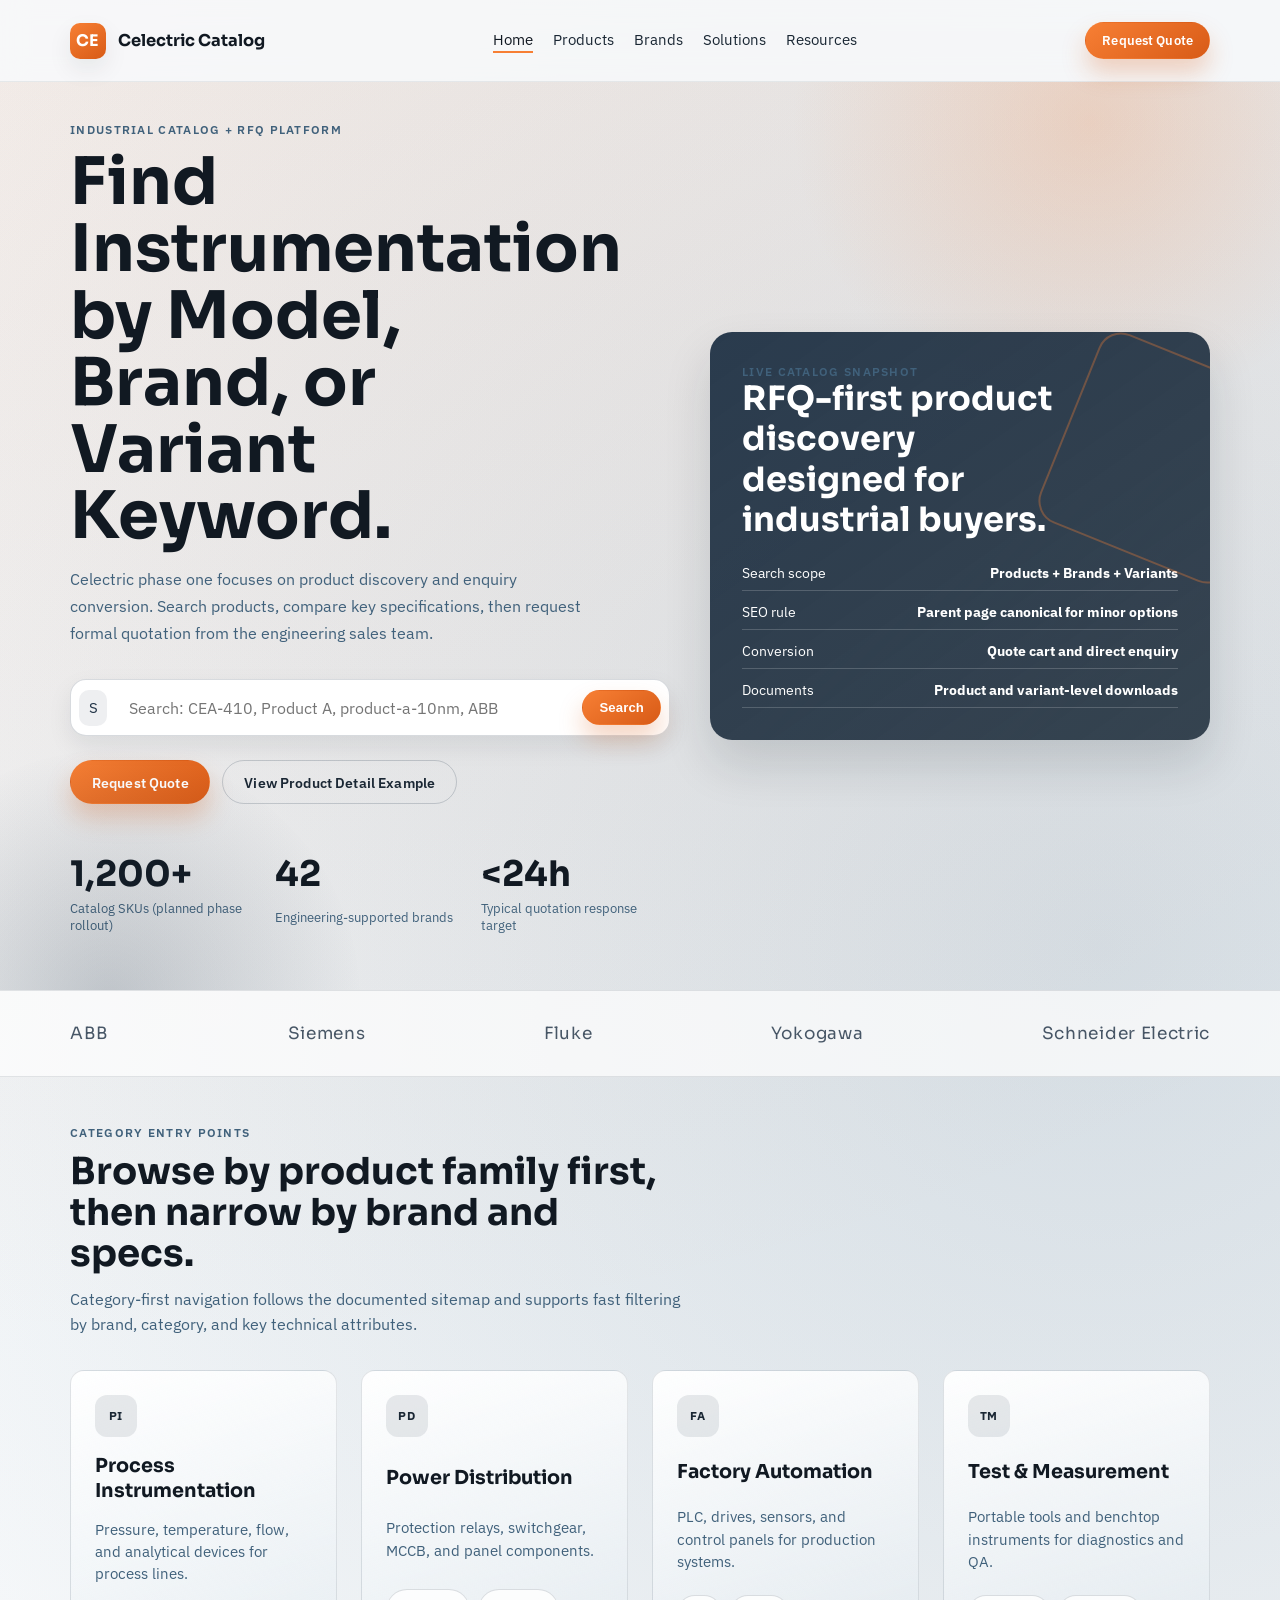
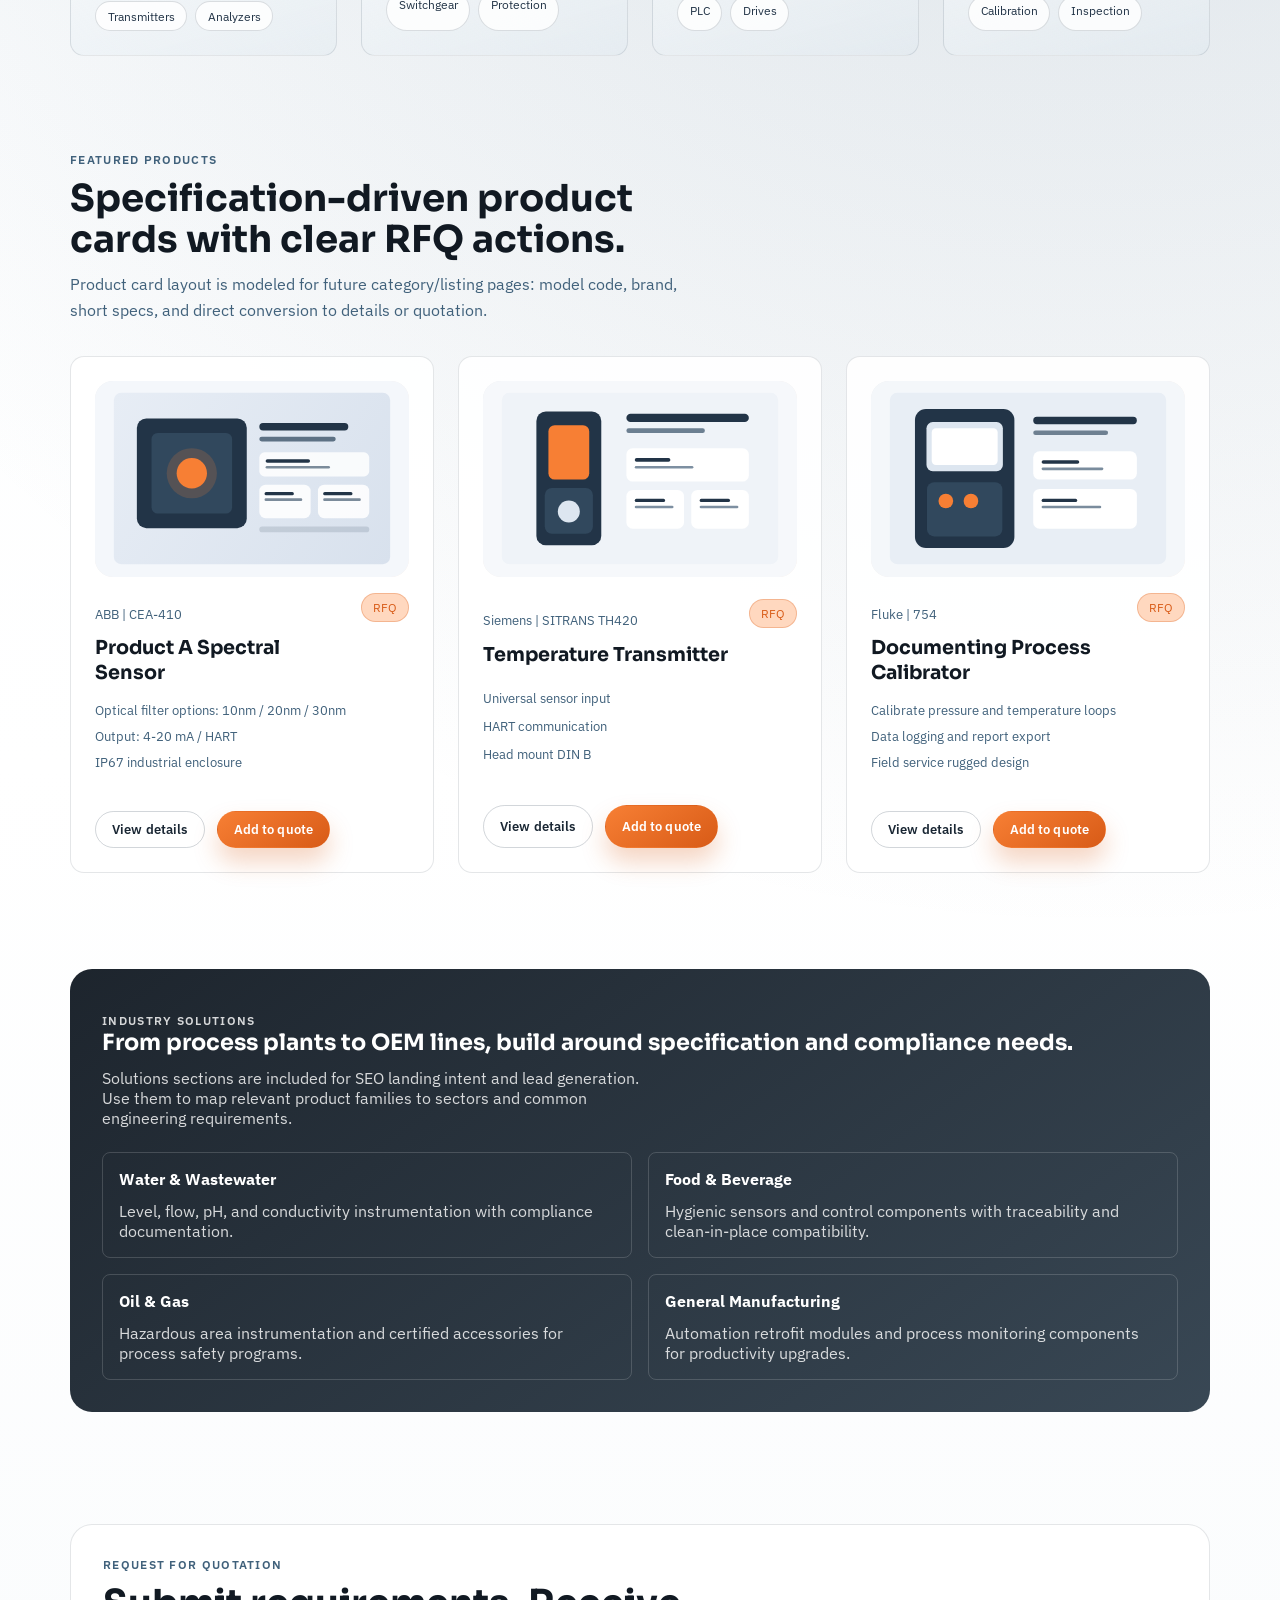
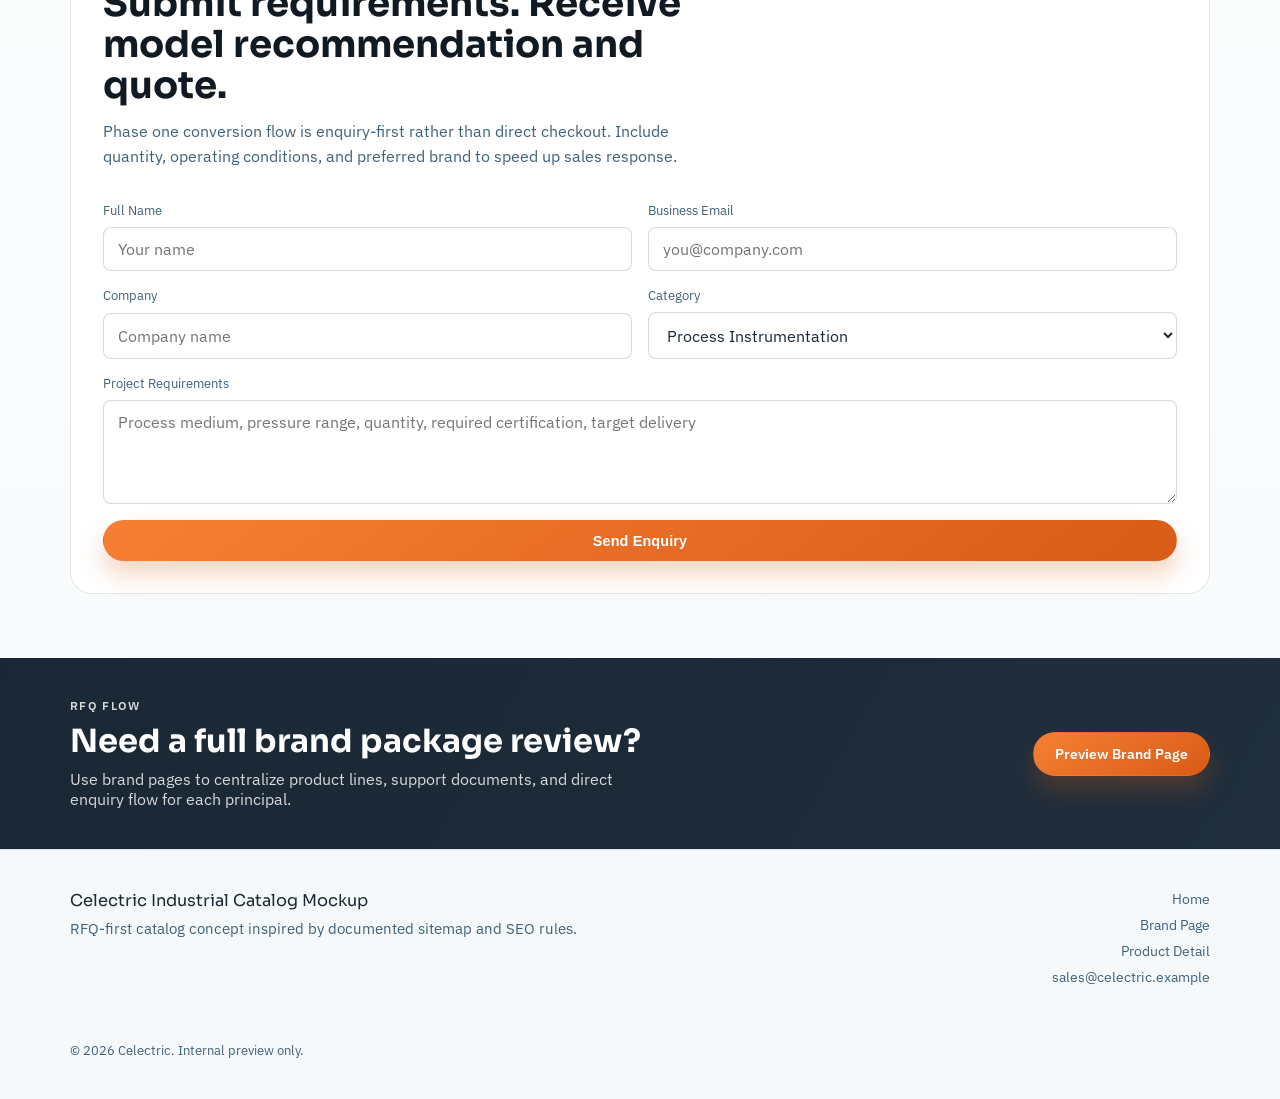
==== commit b502dfaa: "fix: use local mockup product images" ====
--- a/mockup/index.html
+++ b/mockup/index.html
@@ -155,7 +155,7 @@
             <article class="c-card c-product-card" data-reveal>
               <div class="c-product-card__media">
                 <img
-                  src="https://images.unsplash.com/photo-1581092921461-eab10380b57a?auto=format&fit=crop&w=1200&q=80"
+                  src="assets/images/sensor-product.svg"
                   alt="Industrial spectral sensor mounted in a production environment"
                 />
               </div>
@@ -179,7 +179,7 @@
             <article class="c-card c-product-card" data-reveal>
               <div class="c-product-card__media">
                 <img
-                  src="https://images.unsplash.com/photo-1518770660439-4636190af475?auto=format&fit=crop&w=1200&q=80"
+                  src="assets/images/transmitter-product.svg"
                   alt="Compact temperature transmitter and field instrumentation components"
                 />
               </div>
@@ -203,7 +203,7 @@
             <article class="c-card c-product-card" data-reveal>
               <div class="c-product-card__media">
                 <img
-                  src="https://images.unsplash.com/photo-1581092580497-e0d23cbdf1dc?auto=format&fit=crop&w=1200&q=80"
+                  src="assets/images/calibrator-product.svg"
                   alt="Handheld industrial calibrator used for field service testing"
                 />
               </div>
